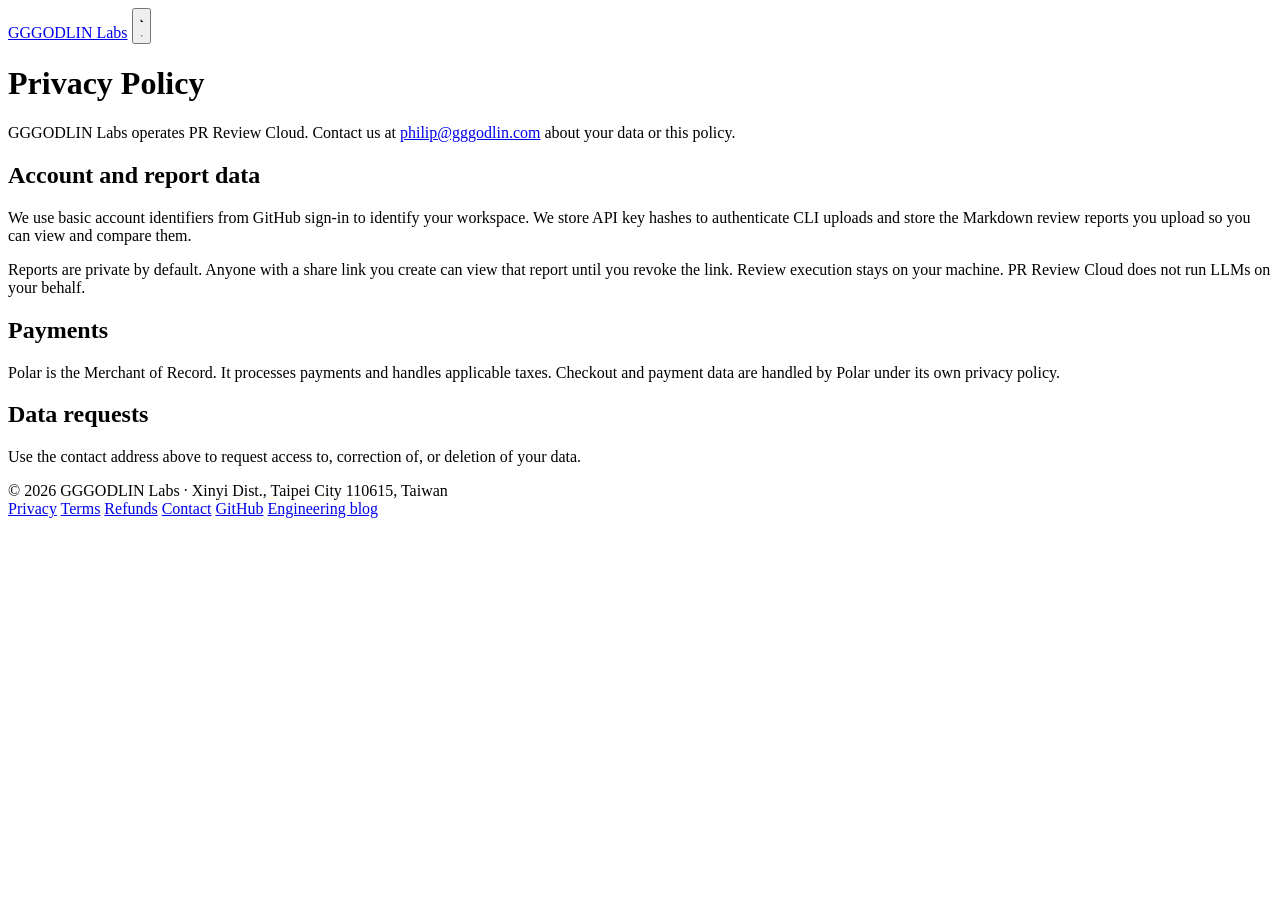
==== public/privacy/index.html @ eb49d443 "feat(hub): rebrand landing page for PR Review Cloud, add legal pages, and add public contract check" ====
<!doctype html>
<html lang="en" data-theme="anthropic-warm">
  <head>
    <meta charset="utf-8" />
    <meta name="viewport" content="width=device-width, initial-scale=1" />
    <title>Privacy Policy — GGGODLIN Labs</title>
    <meta name="description" content="How GGGODLIN Labs handles account, report and payment data for PR Review Cloud." />
    <link rel="canonical" href="https://gggodlin.com/privacy" />
    <link rel="preconnect" href="https://fonts.googleapis.com" />
    <link rel="preconnect" href="https://fonts.gstatic.com" crossorigin />
    <link rel="stylesheet" href="https://fonts.googleapis.com/css2?family=IBM+Plex+Mono:wght@400;500&amp;family=IBM+Plex+Sans:wght@400;500&amp;display=swap" />
    <link rel="stylesheet" href="/site.css" />
  </head>
  <body>
    <div class="wrap">
      <header class="site-header">
        <a class="wordmark" href="/">GGGODLIN Labs</a>
        <button class="icon-btn" id="theme-toggle" type="button" aria-label="Switch to dark mode">
          <svg class="icon icon-moon" viewBox="0 0 24 24" aria-hidden="true">
            <path d="M12 3a6 6 0 0 0 9 9 9 9 0 1 1-9-9Z" />
          </svg>
          <svg class="icon icon-sun" viewBox="0 0 24 24" aria-hidden="true">
            <circle cx="12" cy="12" r="4" />
            <path d="M12 2v2m0 16v2M2 12h2m16 0h2M4.93 4.93l1.41 1.41m11.32 11.32 1.41 1.41m0-14.14-1.41 1.41M6.34 17.66l-1.41 1.41" />
          </svg>
        </button>
      </header>
      <main class="legal">
        <h1>Privacy Policy</h1>
        <p>GGGODLIN Labs operates PR Review Cloud. Contact us at <a href="mailto:philip@gggodlin.com">philip@gggodlin.com</a> about your data or this policy.</p>
        <h2>Account and report data</h2>
        <p>We use basic account identifiers from GitHub sign-in to identify your workspace. We store API key hashes to authenticate CLI uploads and store the Markdown review reports you upload so you can view and compare them.</p>
        <p>Reports are private by default. Anyone with a share link you create can view that report until you revoke the link. Review execution stays on your machine. PR Review Cloud does not run LLMs on your behalf.</p>
        <h2>Payments</h2>
        <p>Polar is the Merchant of Record. It processes payments and handles applicable taxes. Checkout and payment data are handled by Polar under its own privacy policy.</p>
        <h2>Data requests</h2>
        <p>Use the contact address above to request access to, correction of, or deletion of your data.</p>
      </main>
      <footer class="site-footer">
        <div>© 2026 GGGODLIN Labs · Xinyi Dist., Taipei City 110615, Taiwan</div>
        <nav aria-label="Footer">
          <a href="/privacy" aria-current="page">Privacy</a>
          <a href="/terms">Terms</a>
          <a href="/refund">Refunds</a>
          <a href="mailto:philip@gggodlin.com">Contact</a>
          <a href="https://github.com/GGGODLIN-Labs">GitHub</a>
          <a href="https://blog.gggodlin.com">Engineering blog</a>
        </nav>
      </footer>
    </div>
    <script type="module" src="/theme.mjs"></script>
  </body>
</html>
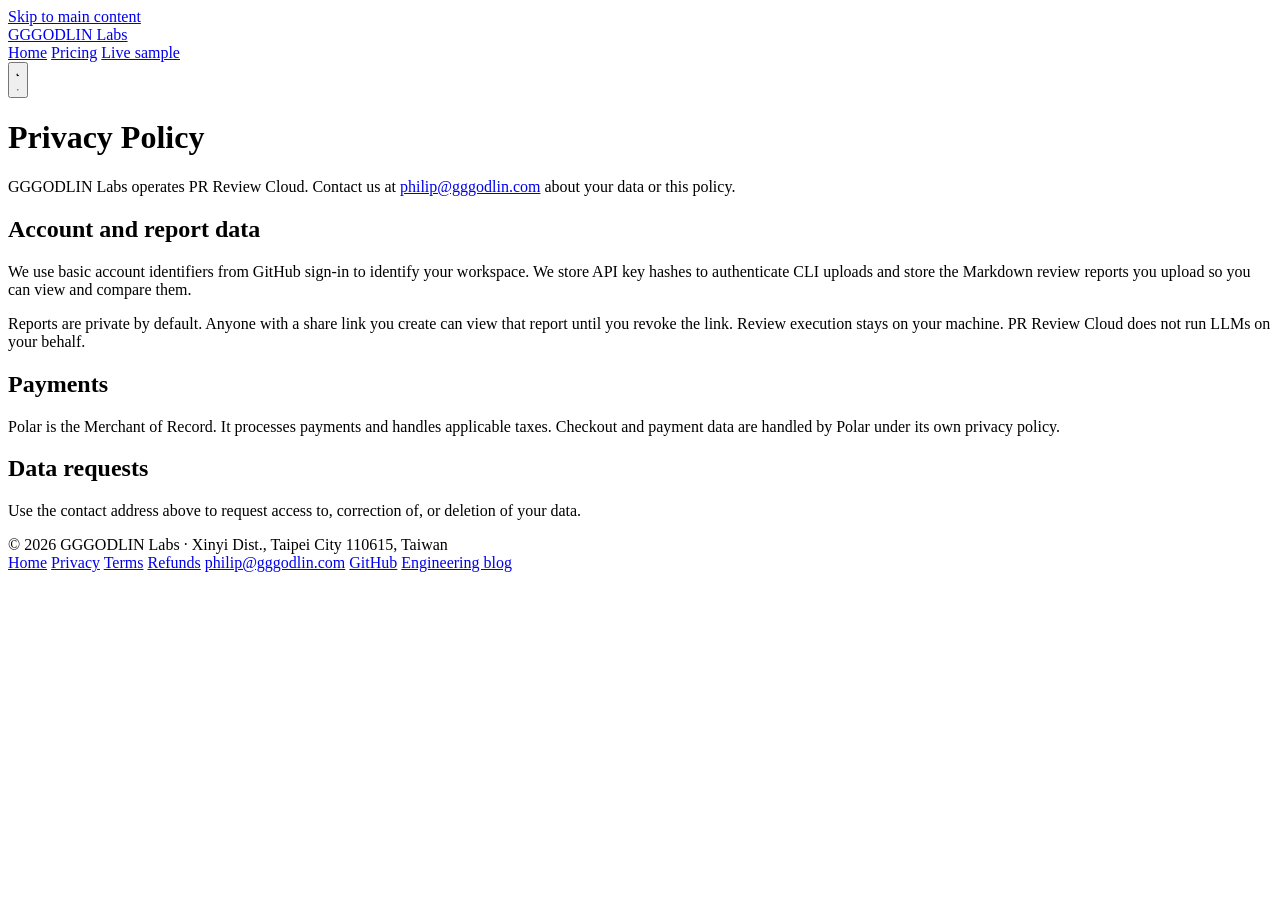
==== commit 63de5679: "fix(a11y,layout): add main landmark, skip link, larger experiment touch targets, hero 2-col alignmen" ====
--- a/public/privacy/index.html
+++ b/public/privacy/index.html
@@ -6,26 +6,36 @@
     <title>Privacy Policy — GGGODLIN Labs</title>
     <meta name="description" content="How GGGODLIN Labs handles account, report and payment data for PR Review Cloud." />
     <link rel="canonical" href="https://gggodlin.com/privacy" />
+    <link rel="icon" type="image/svg+xml" href="/favicon.svg" />
     <link rel="preconnect" href="https://fonts.googleapis.com" />
     <link rel="preconnect" href="https://fonts.gstatic.com" crossorigin />
     <link rel="stylesheet" href="https://fonts.googleapis.com/css2?family=IBM+Plex+Mono:wght@400;500&amp;family=IBM+Plex+Sans:wght@400;500&amp;display=swap" />
+    <script>(function(){try{var m=localStorage.getItem('gggodlin-mode');var d=window.matchMedia('(prefers-color-scheme: dark)').matches;document.documentElement.setAttribute('data-mode',(m||(d?'dark':'light'))==='dark'?'dark':'light');}catch(e){}})();</script>
     <link rel="stylesheet" href="/site.css" />
   </head>
   <body>
     <div class="wrap">
+      <a class="skip-link" href="#main-content">Skip to main content</a>
       <header class="site-header">
         <a class="wordmark" href="/">GGGODLIN Labs</a>
-        <button class="icon-btn" id="theme-toggle" type="button" aria-label="Switch to dark mode">
-          <svg class="icon icon-moon" viewBox="0 0 24 24" aria-hidden="true">
-            <path d="M12 3a6 6 0 0 0 9 9 9 9 0 1 1-9-9Z" />
-          </svg>
-          <svg class="icon icon-sun" viewBox="0 0 24 24" aria-hidden="true">
-            <circle cx="12" cy="12" r="4" />
-            <path d="M12 2v2m0 16v2M2 12h2m16 0h2M4.93 4.93l1.41 1.41m11.32 11.32 1.41 1.41m0-14.14-1.41 1.41M6.34 17.66l-1.41 1.41" />
-          </svg>
-        </button>
+        <div class="header-actions">
+          <nav class="subnav" aria-label="Main">
+            <a href="/">Home</a>
+            <a href="/#pricing">Pricing</a>
+            <a href="https://app.gggodlin.com/sample">Live sample</a>
+          </nav>
+          <button class="icon-btn" id="theme-toggle" type="button" aria-label="Switch to dark mode">
+            <svg class="icon icon-moon" viewBox="0 0 24 24" aria-hidden="true">
+              <path d="M12 3a6 6 0 0 0 9 9 9 9 0 1 1-9-9Z" />
+            </svg>
+            <svg class="icon icon-sun" viewBox="0 0 24 24" aria-hidden="true">
+              <circle cx="12" cy="12" r="4" />
+              <path d="M12 2v2m0 16v2M2 12h2m16 0h2M4.93 4.93l1.41 1.41m11.32 11.32 1.41 1.41m0-14.14-1.41 1.41M6.34 17.66l-1.41 1.41" />
+            </svg>
+          </button>
+        </div>
       </header>
-      <main class="legal">
+      <main id="main-content" class="legal">
         <h1>Privacy Policy</h1>
         <p>GGGODLIN Labs operates PR Review Cloud. Contact us at <a href="mailto:philip@gggodlin.com">philip@gggodlin.com</a> about your data or this policy.</p>
         <h2>Account and report data</h2>
@@ -39,10 +49,11 @@
       <footer class="site-footer">
         <div>© 2026 GGGODLIN Labs · Xinyi Dist., Taipei City 110615, Taiwan</div>
         <nav aria-label="Footer">
+          <a href="/">Home</a>
           <a href="/privacy" aria-current="page">Privacy</a>
           <a href="/terms">Terms</a>
           <a href="/refund">Refunds</a>
-          <a href="mailto:philip@gggodlin.com">Contact</a>
+          <a href="mailto:philip@gggodlin.com">philip@gggodlin.com</a>
           <a href="https://github.com/GGGODLIN-Labs">GitHub</a>
           <a href="https://blog.gggodlin.com">Engineering blog</a>
         </nav>
